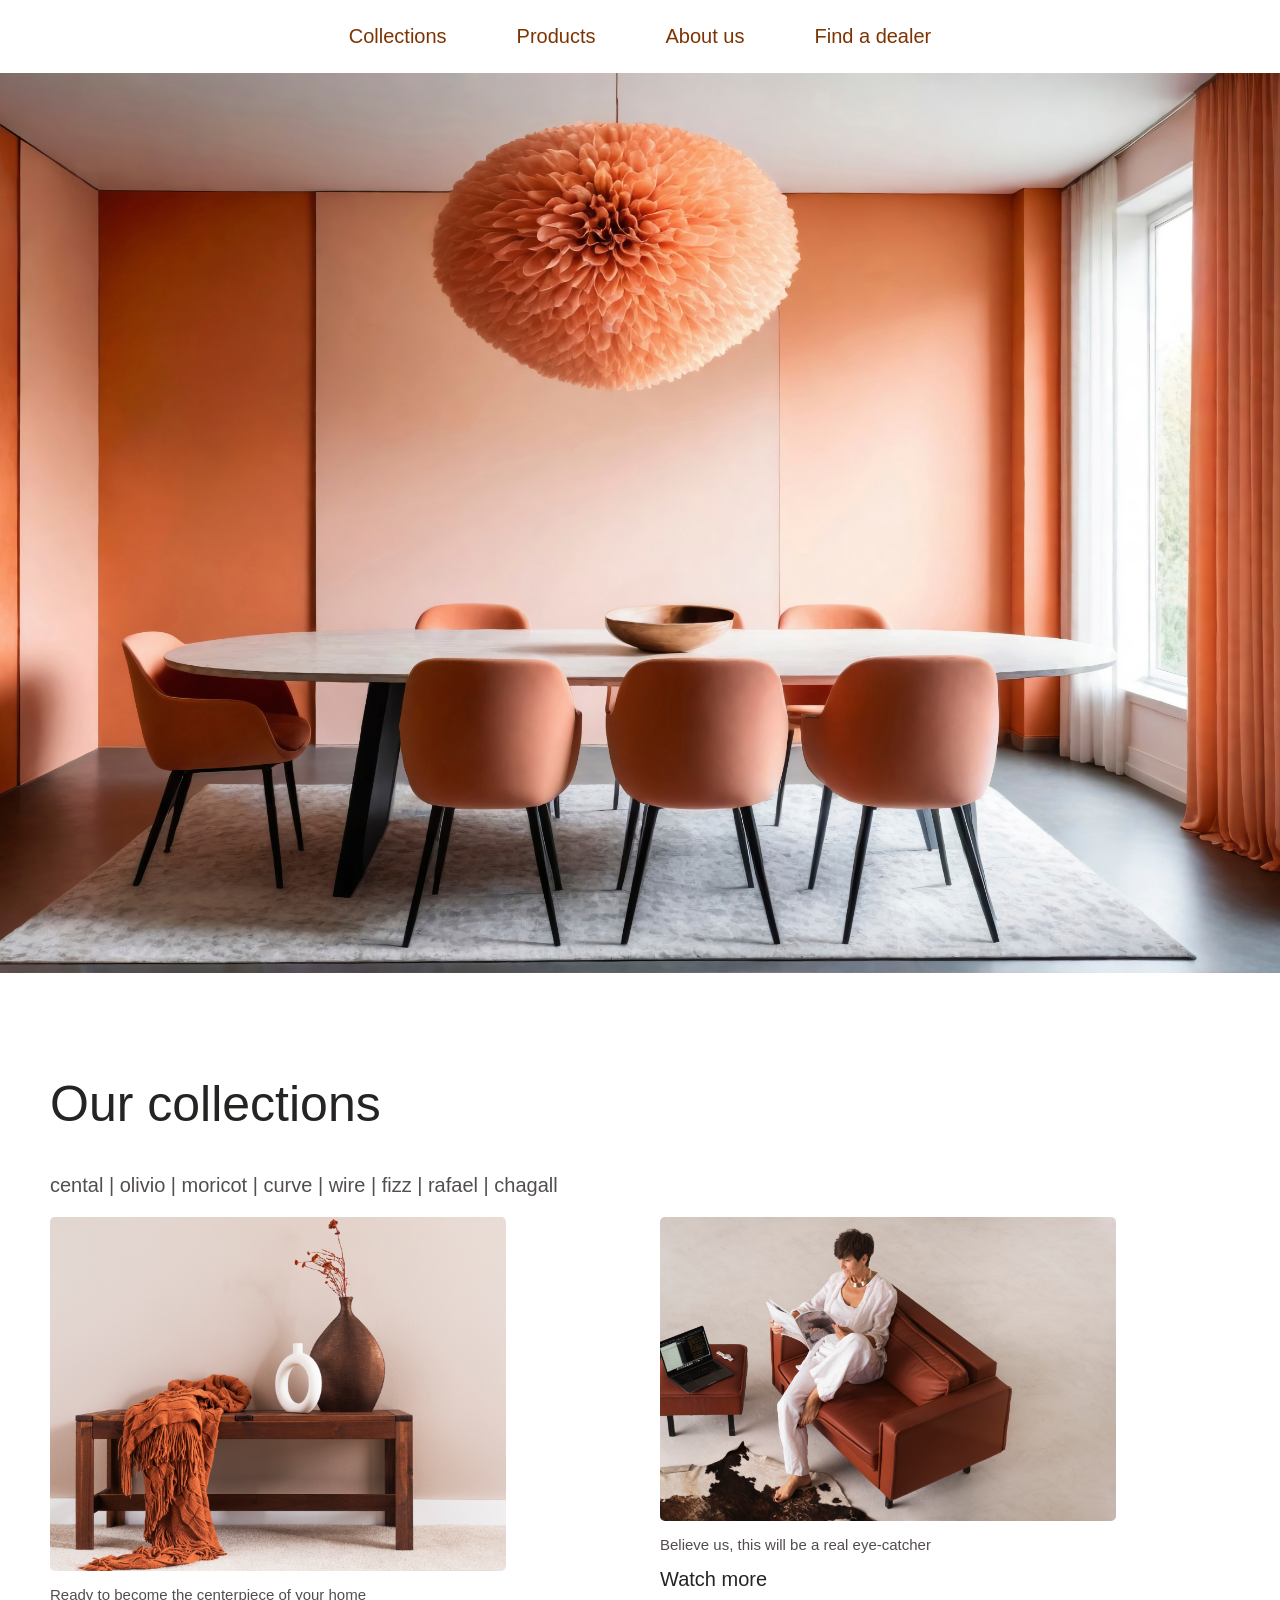
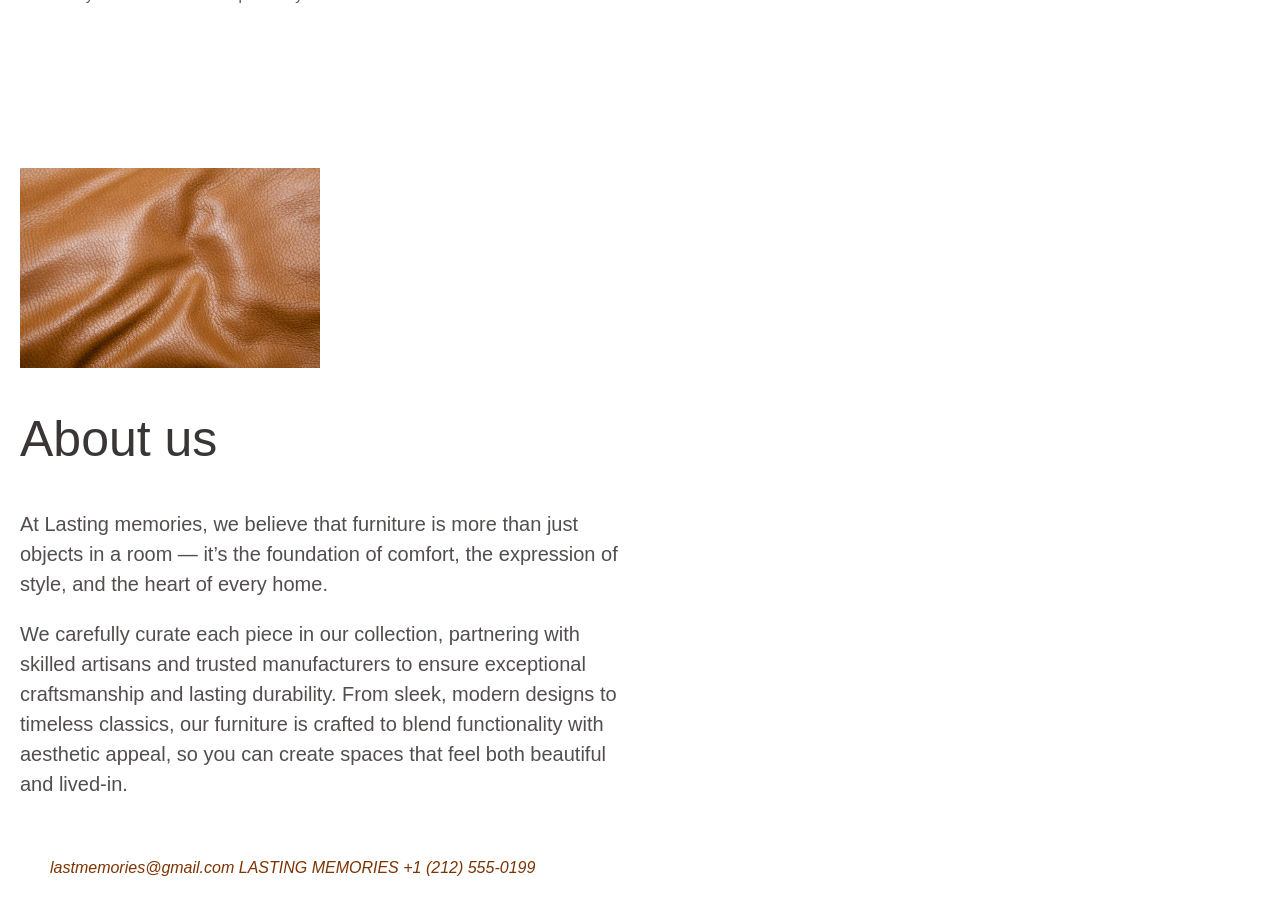
==== site2/index.html @ 07f98a62 "Rename html to index.html" ====
<!DOCTYPE html>
<html lang="ru">
<head>
    <meta charset="UTF-8">
    <meta name="viewport" content="width=device-width, initial-scale=1">
    <title>Lasting Memories</title>
    <meta name="description" content="Lasting Memories">
    <link rel="stylesheet" href="index.css">
</head>
<body>
    <header class="header">
    <nav class="header__nav" aria-label="Меню">
    <ul class="menu">
    <li class="menu__item">
    <a class="menu__link" href="#collections">Collections</a>
    </li>
    <li class="menu__item">
    <a class="menu__link" href="#products">Products</a>
    </li>
    <li class="menu__item">
    <a class="menu__link" href="#about-us">About us</a>
    </li>
    <li class="menu__item">
    <a class="menu__link" href="#find-dealer">Find a dealer</a>
    </li>
    </ul>
    </nav>
    </header>
    <main class="main">
 
    <section class="hero" aria-label="Lasting Memories">
    <img
    class="hero__image"
    src="1.jpg"
    alt="Столовая с мебелью"
    width="1920"
    height="1080"
    fetchpriority="high">
    </section>
    <section id="collections" class="collections">
    <header class="collections__header">
    <h1 class="collections__title">Our collections</h1>
    <p class="collections__text">
    cental | olivio | moricot | curve | wire | fizz | rafael | chagall
    </p>
    </header>
 
    <div id="products" class="products">
    <article class="product-card">
    <img
    class="product-card__image"
    src="2.jpg"
    alt="Предмет мебели из коллекции"
    width="800"
    height="600"
    loading="lazy">
 
    <p class="product-card__text">
    Ready to become the centerpiece of your home
    </p>
    </article>
 
    <article class="product-card">
    <img
    class="product-card__image"
    src="3.jpg"
    alt="Женщина рядом с мебелью"
    width="800"
    height="600"
    loading="lazy">
    <p class="product-card__text">
    Believe us, this will be a real eye-catcher
    </p>
    <a class="button product-card__button" href="#about-us">
    Watch more</a>
    </article>
    </div>
    </section>
 
    <section id="about-us" class="about">
    <div class="about__content">
    <div class="about__image-wrapper">
    <img
    class="about__image"
    src="4.jpg"
    alt="Кожа в интерьере"
    width="800"
    height="700"
    loading="lazy">
    </div>
 
    <div class="about__info">
    <h2 class="about__title">About us</h2>
    <p class="about__text">
    At Lasting memories, we believe that furniture is more than just objects in a room —
    it’s the foundation of comfort, the expression of style, and the heart of every home.
    </p>
    <p class="about__text">
    We carefully curate each piece in our collection, partnering with skilled artisans
    and trusted manufacturers to ensure exceptional craftsmanship and lasting durability.
    From sleek, modern designs to timeless classics, our furniture is crafted to blend
    functionality with aesthetic appeal, so you can create spaces that feel both beautiful
    and lived-in.
    </p>
    </div>
 
    </main>
 
    <footer class="footer">
    <address class="footer__contacts">
    <a class="footer__link" href="mailto:lastmemories@gmail.com">
    lastmemories@gmail.com</a>  
    <span class="footer__logo">
    LASTING MEMORIES</span>
    <a class="footer__link" href="tel:+12125550199">
    +1 (212) 555-0199 </a>
    </address>
    </footer>
</body>
</html>
---- site2/index.css ----
:root {
    --main-color: #262323;
    --text-color: #534d4d;
    --accent-color: #7d3302;
}
* {
    box-sizing: border-box;
}
body {
    margin: 0;
    font-family: Arial, Helvetica, sans-serif;
}
img {
    max-width: 100%;
    height: auto;
    display: block;
}
.menu {
    display: flex;
    justify-content: center;
    gap: 70px;
    margin: 0;
    padding: 25px;
    list-style: none;
}
.menu__link {
    color: var(--accent-color);
    text-decoration: none;
    font-size: 20px;
}
.hero__image {
    width: 100%;
    height: 100vh;
    object-fit: cover;
}
.collections {
    padding: 60px 50px;
}
.collections__title {
    color: var(--main-color);
    font-size: 50px;
    font-weight: 500;
}
.collections__text {
    color: var(--text-color);
    font-size: 20px;
}
.products {
    display: flex;
    gap: 40px;
}
.product-card {
    width: 50%;
}
.product-card__image {
    width: 80%;
    border-radius: 5px;
}
.product-card__text {
    color: var(--text-color);
    font-size: 15px;
}
.button {
    color: var(--main-color);
    font-size: 20px;
    text-decoration: none;
}
.about {
    display: flex;
    align-items: center;
    gap: 40px;
    margin-top: 70px;
}
.about__image,
.about__content {
    width: 50%;
}
.about__image img {
    width: 84%;
    border-radius: 0 5px 5px 0;
}
.about__content {
    padding: 20px;
}
.about__title {
    color: #3a3636;
    font-size: 50px;
    font-weight: 500;
}
.about__text {
    color: var(--text-color);
    font-size: 20px;
    line-height: 1.5;
}
.footer {
    display: flex;
    justify-content: space-between;
    padding: 20px 50px;
    color: var(--accent-color);
}
.footer__link {
    color: var(--accent-color);
    text-decoration: none;
}
@media (max-width: 700px) {
    .menu {
        gap: 20px;
        flex-wrap: wrap;
    }
    .products,
    .about {
        flex-direction: column;
    }
    .product-card,
    .about__image,
    .about__content {
        width: 100%;
    }
    .collections {
        padding: 40px 20px;
    }
    .collections__title,
    .about__title {
        font-size: 36px;
    }
    .footer {
        flex-direction: column;
        gap: 15px;
        text-align: center;
    }
}
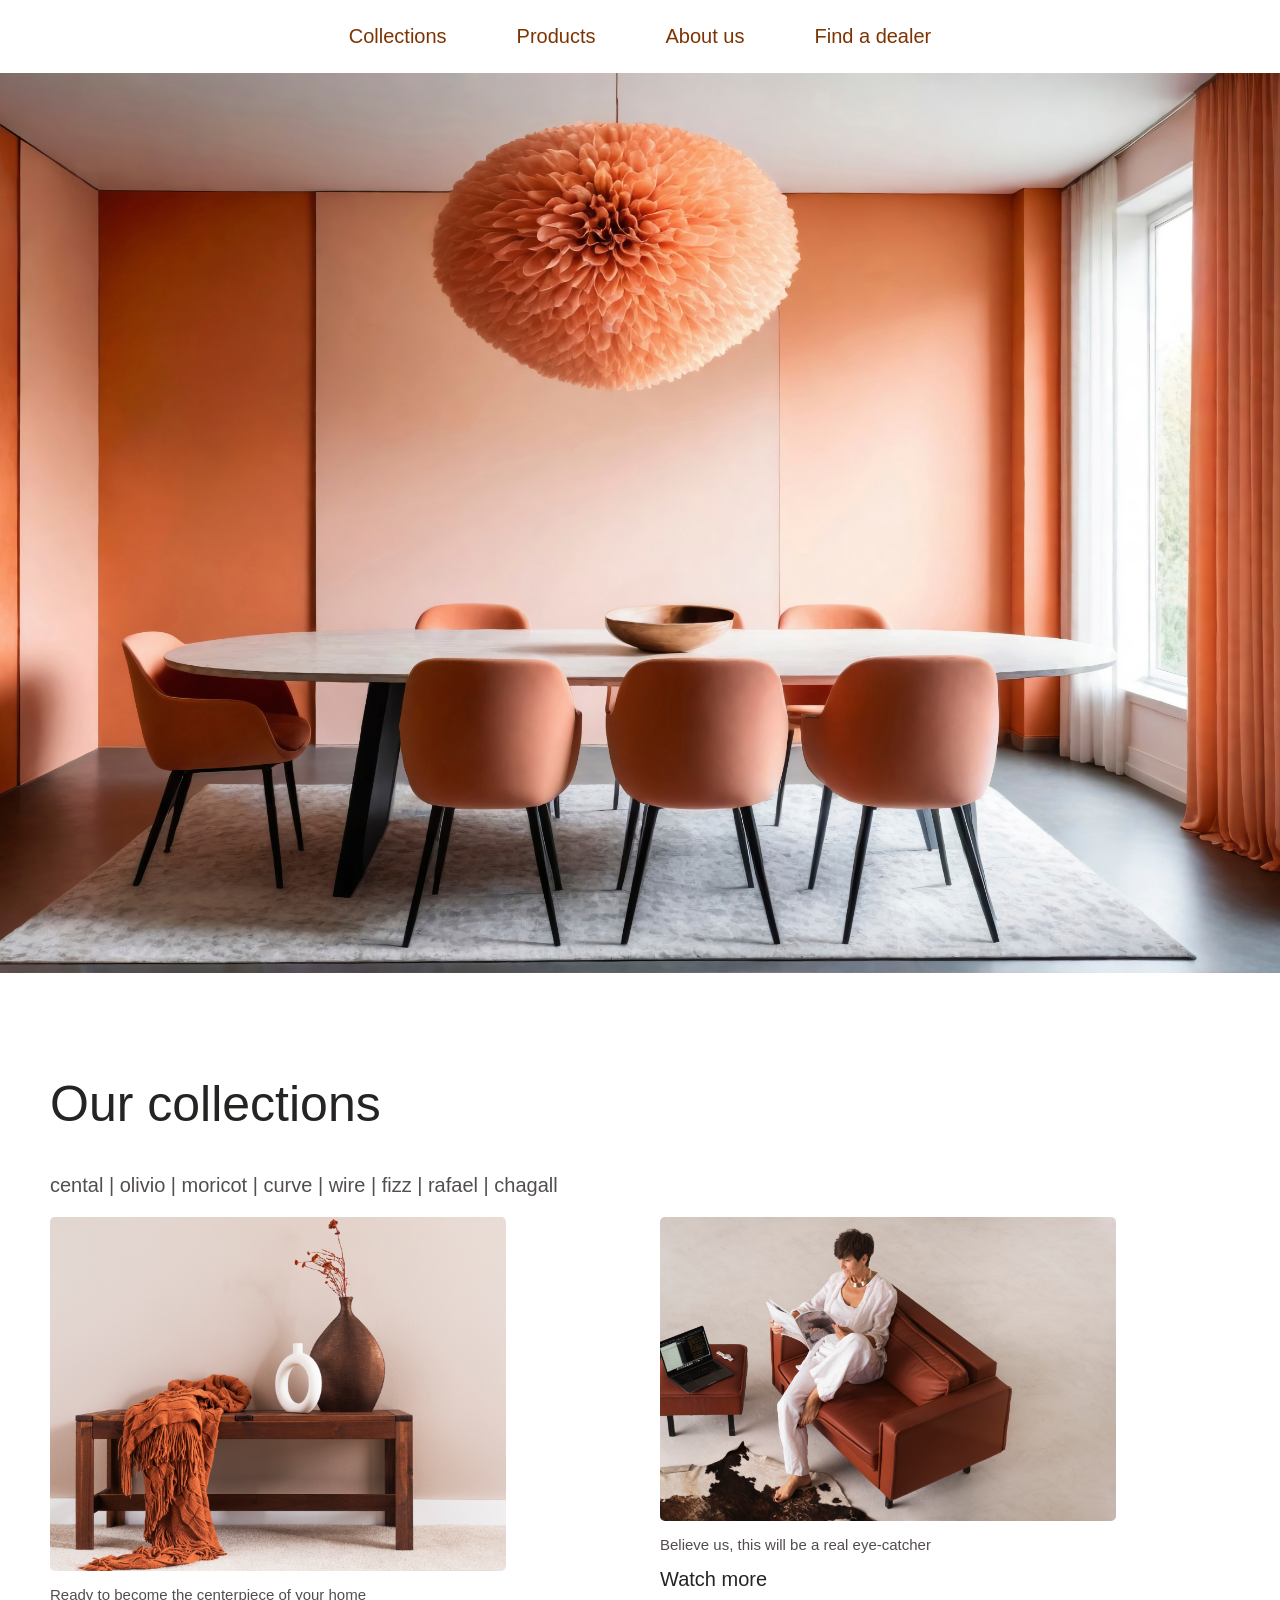
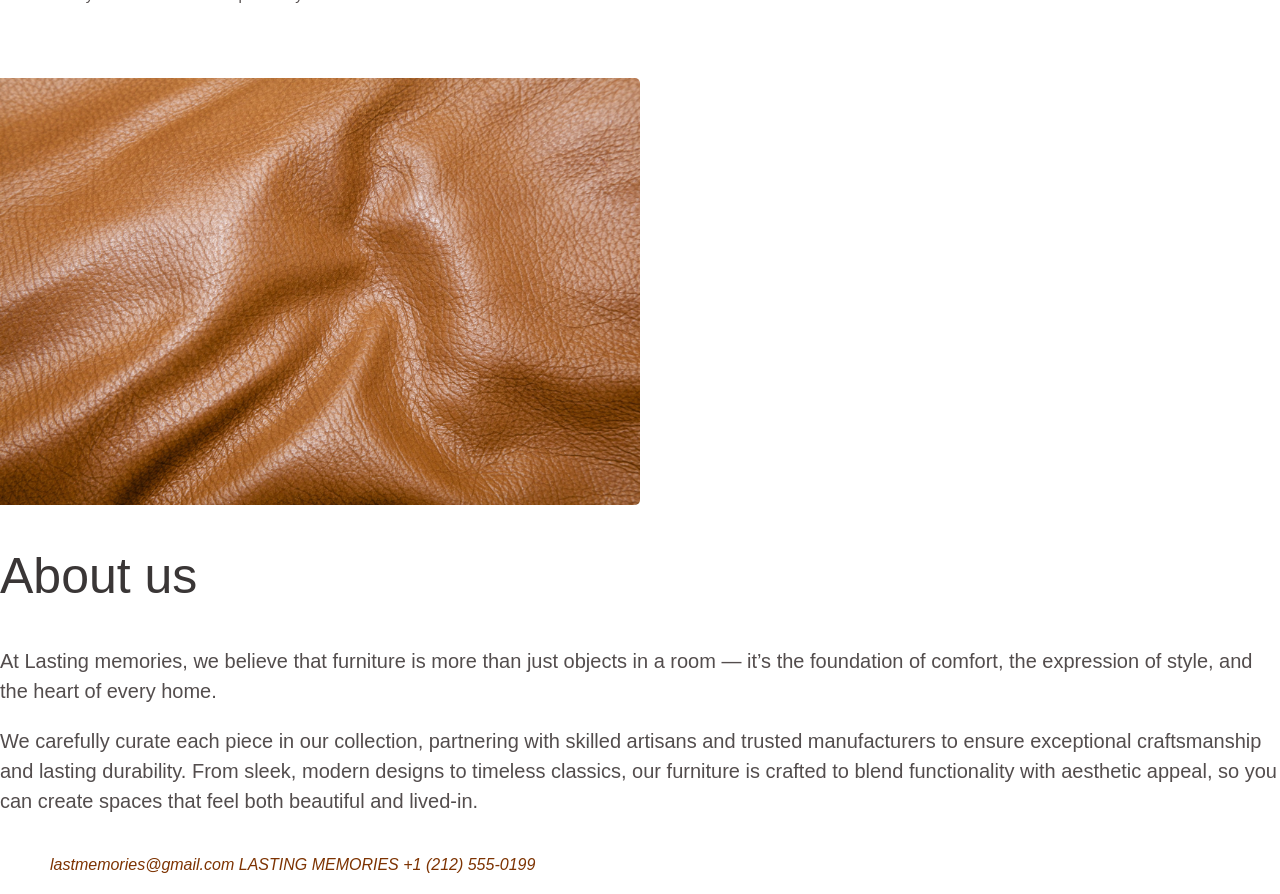
==== commit 54c758db: "Update index.html" ====
--- a/site2/index.html
+++ b/site2/index.html
@@ -79,7 +79,7 @@
  
     <section id="about-us" class="about">
     <div class="about__content">
-    <div class="about__image-wrapper">
+    <div class="about__image">
     <img
     class="about__image"
     src="4.jpg"
--- a/site2/index.css
+++ b/site2/index.css
@@ -67,20 +67,16 @@
 }
 .about {
     display: flex;
-    align-items: center;
-    gap: 40px;
-    margin-top: 70px;
 }
-.about__image,
-.about__content {
+.about__image{
     width: 50%;
 }
 .about__image img {
-    width: 84%;
+    width: 100%;
     border-radius: 0 5px 5px 0;
 }
 .about__content {
-    padding: 20px;
+    widht: 50%;
 }
 .about__title {
     color: #3a3636;
@@ -107,8 +103,7 @@
         gap: 20px;
         flex-wrap: wrap;
     }
-    .products,
-    .about {
+    .products{
         flex-direction: column;
     }
     .product-card,
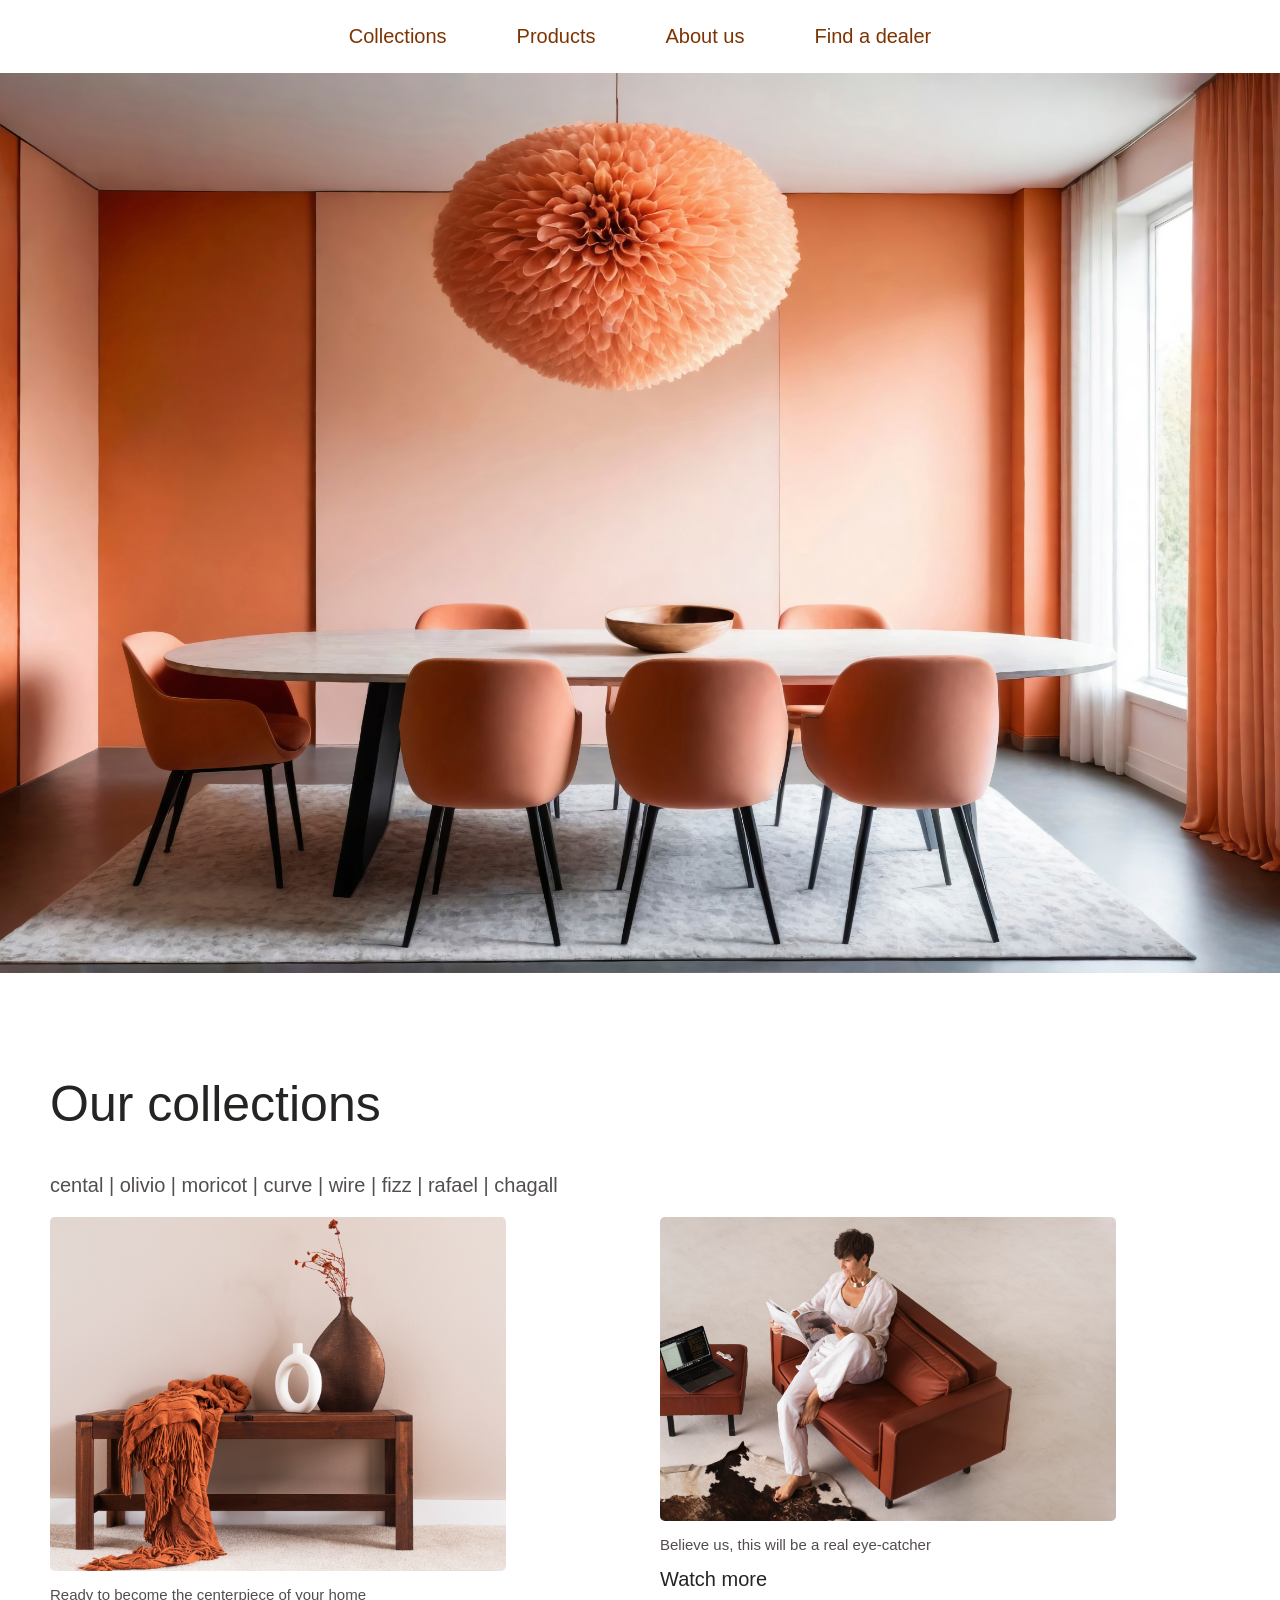
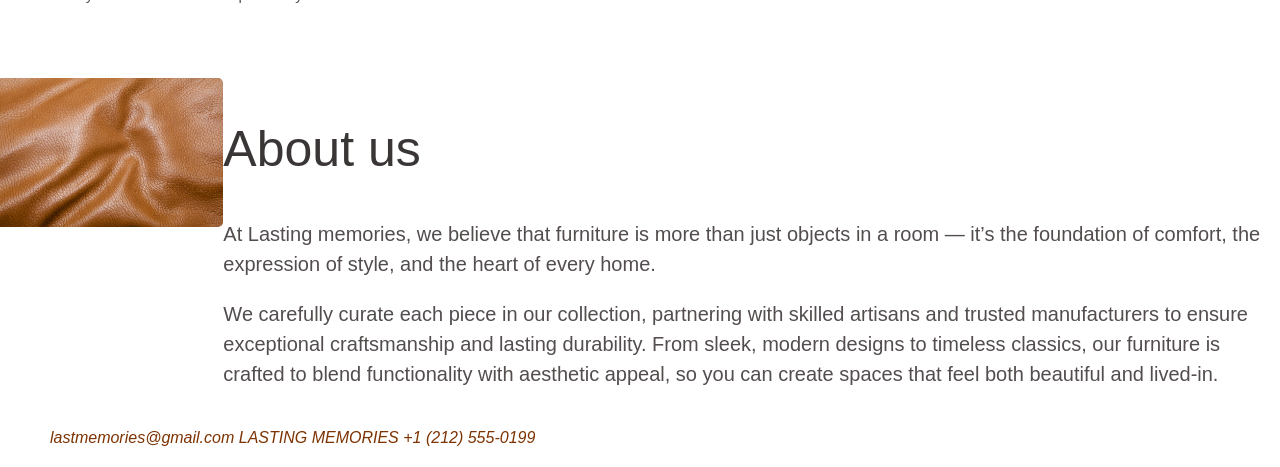
==== commit e29a33c5: "Update index.html" ====
--- a/site2/index.html
+++ b/site2/index.html
@@ -77,34 +77,31 @@
     </div>
     </section>
  
-    <section id="about-us" class="about">
-    <div class="about__content">
-    <div class="about__image">
-    <img
-    class="about__image"
-    src="4.jpg"
-    alt="Кожа в интерьере"
-    width="800"
-    height="700"
-    loading="lazy">
-    </div>
- 
-    <div class="about__info">
-    <h2 class="about__title">About us</h2>
-    <p class="about__text">
-    At Lasting memories, we believe that furniture is more than just objects in a room —
-    it’s the foundation of comfort, the expression of style, and the heart of every home.
-    </p>
-    <p class="about__text">
-    We carefully curate each piece in our collection, partnering with skilled artisans
-    and trusted manufacturers to ensure exceptional craftsmanship and lasting durability.
-    From sleek, modern designs to timeless classics, our furniture is crafted to blend
-    functionality with aesthetic appeal, so you can create spaces that feel both beautiful
-    and lived-in.
-    </p>
-    </div>
- 
-    </main>
+   <section id="about-us" class="about">
+   <div class="about__image">
+   <img
+   src="4.jpg"
+   alt="Кожа в интерьере"
+   width="800"
+   height="700"
+   loading="lazy">
+   </div>
+   <div class="about__info">
+   <h2 class="about__title">About us</h2>
+   <p class="about__text">
+   At Lasting memories, we believe that furniture is more than just objects in a room —
+   it’s the foundation of comfort, the expression of style, and the heart of every home.
+   </p>
+   <p class="about__text">
+   We carefully curate each piece in our collection, partnering with skilled artisans
+   and trusted manufacturers to ensure exceptional craftsmanship and lasting durability.
+   From sleek, modern designs to timeless classics, our furniture is crafted to blend
+   functionality with aesthetic appeal, so you can create spaces that feel both beautiful
+   and lived-in.
+   </p>
+   </div>
+   </section>
+</main>
  
     <footer class="footer">
     <address class="footer__contacts">
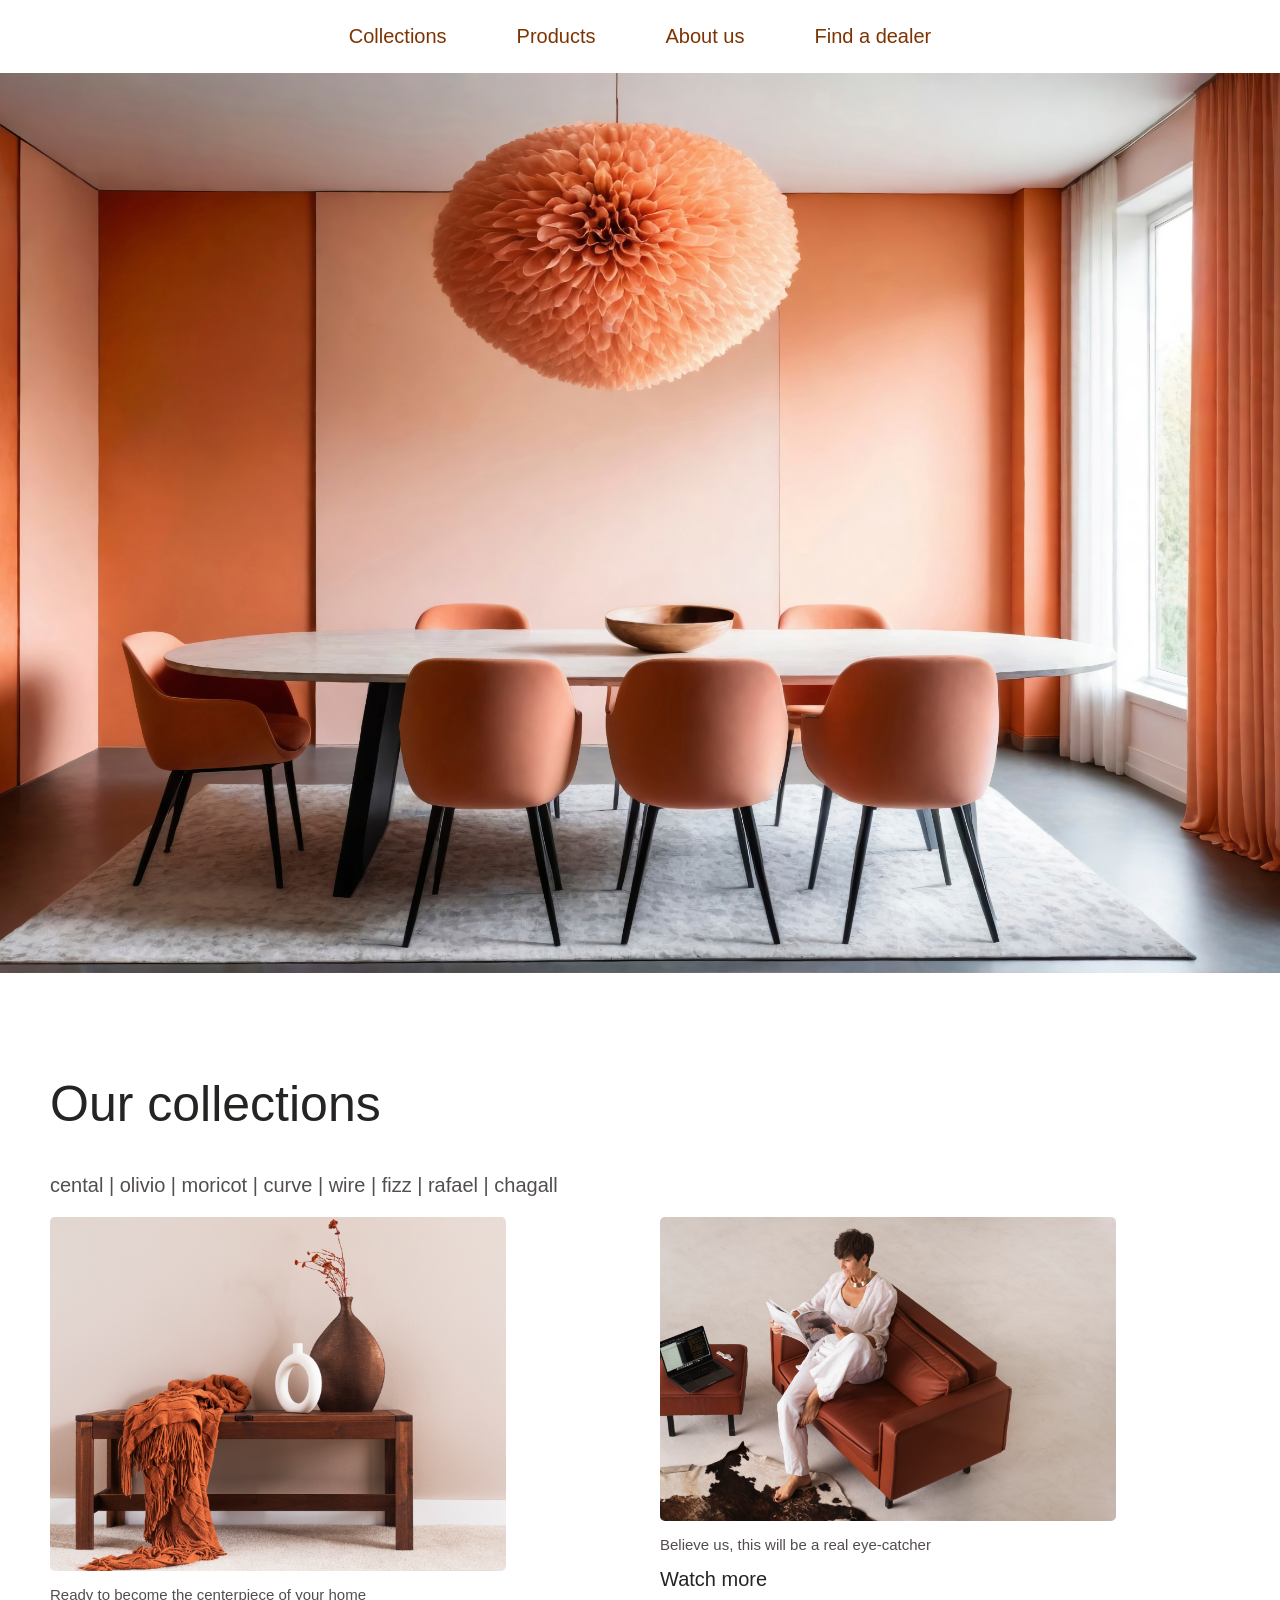
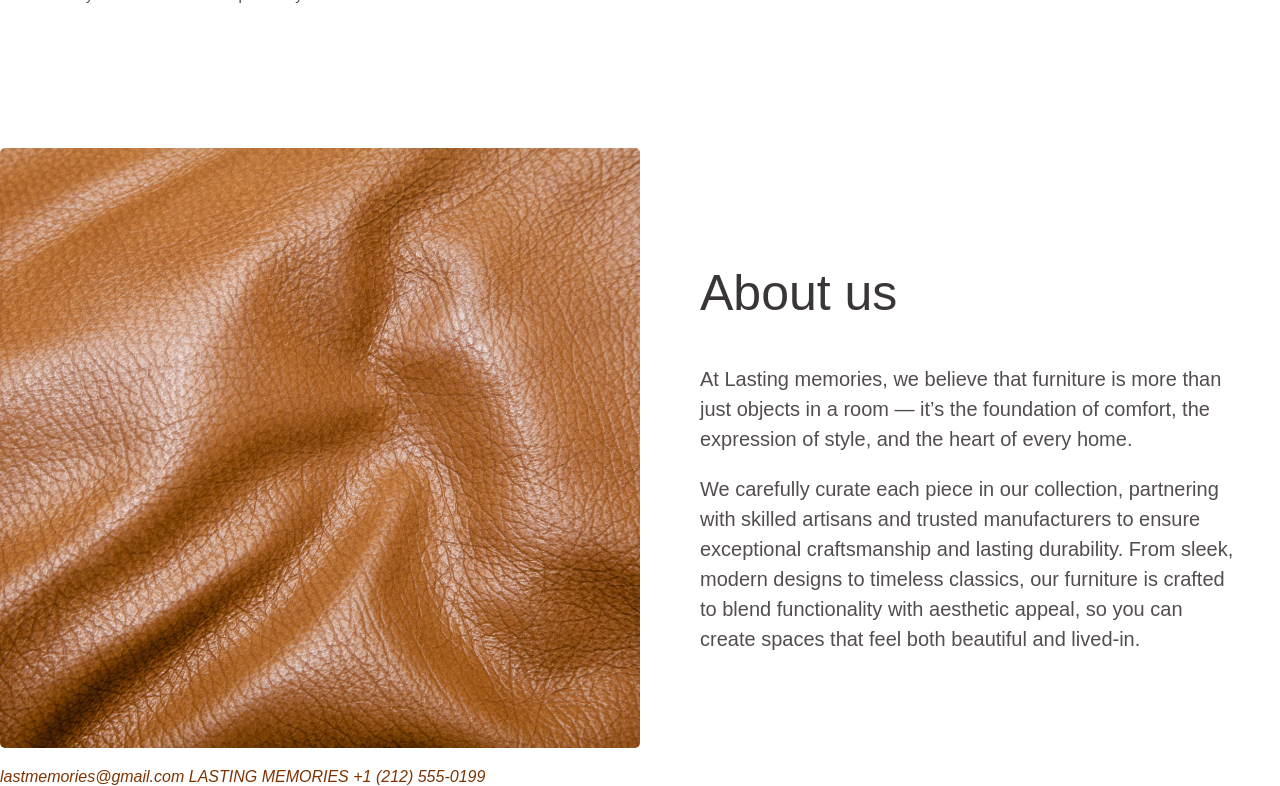
==== commit edcfe46f: "Update index.html" ====
--- a/site2/index.html
+++ b/site2/index.html
@@ -105,11 +105,11 @@
  
     <footer class="footer">
     <address class="footer__contacts">
-    <a class="footer__link" href="mailto:lastmemories@gmail.com">
+    <a class="footer__link" href="lastmemories@gmail.com">
     lastmemories@gmail.com</a>  
     <span class="footer__logo">
     LASTING MEMORIES</span>
-    <a class="footer__link" href="tel:+12125550199">
+    <a class="footer__link" href="+12125550199">
     +1 (212) 555-0199 </a>
     </address>
     </footer>
--- a/site2/index.css
+++ b/site2/index.css
@@ -67,37 +67,47 @@
 }
 .about {
     display: flex;
+    align-items: center;
+    width: 100%;
+    margin-top: 70px;
 }
-.about__image{
+.about__image {
     width: 50%;
 }
 .about__image img {
     width: 100%;
-    border-radius: 0 5px 5px 0;
+    height: 600px;
+    object-fit: cover;
+    border-radius: 5px;
 }
-.about__content {
-    widht: 50%;
+.about__info {
+    width: 50%;
+    padding: 40px;
 }
 .about__title {
     color: #3a3636;
     font-size: 50px;
     font-weight: 500;
+    padding-left: 20px;
 }
 .about__text {
     color: var(--text-color);
     font-size: 20px;
     line-height: 1.5;
+    padding-left: 20px;
 }
 .footer {
     display: flex;
     justify-content: space-between;
-    padding: 20px 50px;
     color: var(--accent-color);
+    margin-top: 20px;
+    text-align: center;
 }
 .footer__link {
     color: var(--accent-color);
     text-decoration: none;
 }
+
 @media (max-width: 700px) {
     .menu {
         gap: 20px;
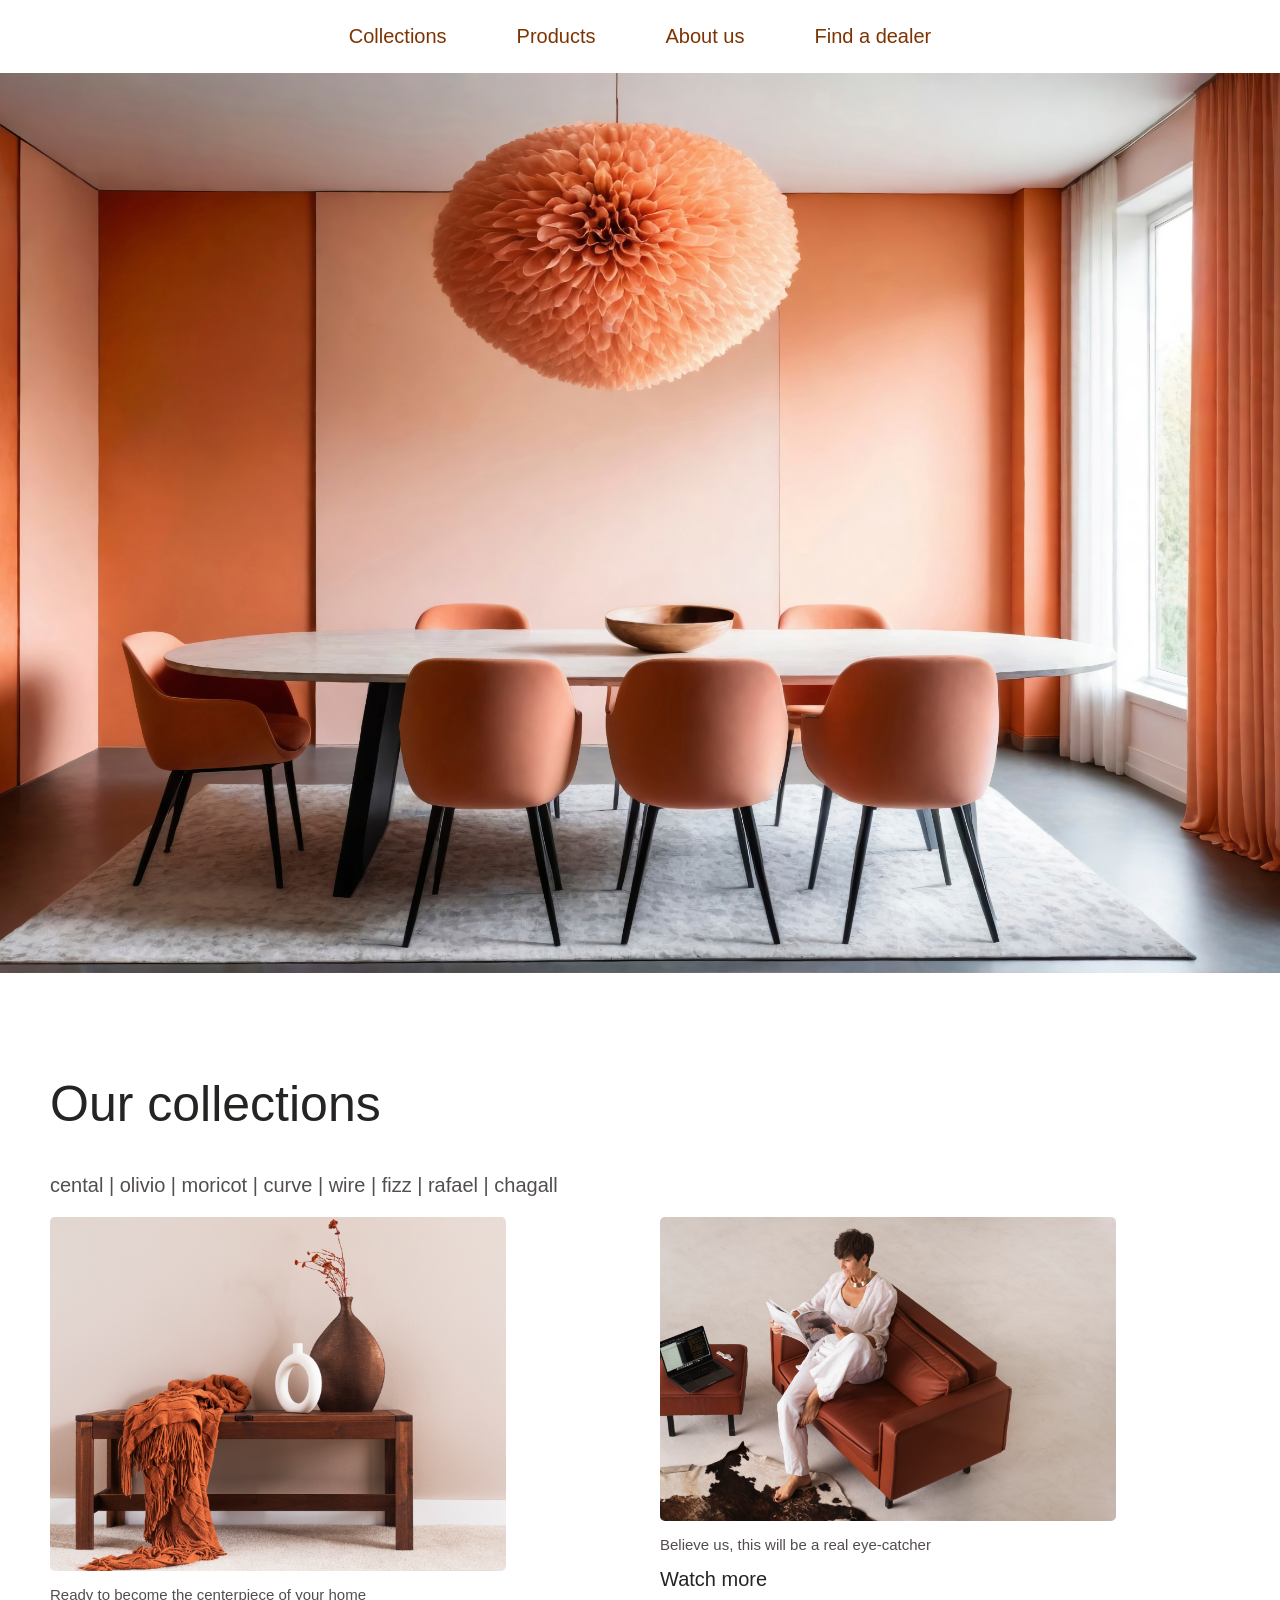
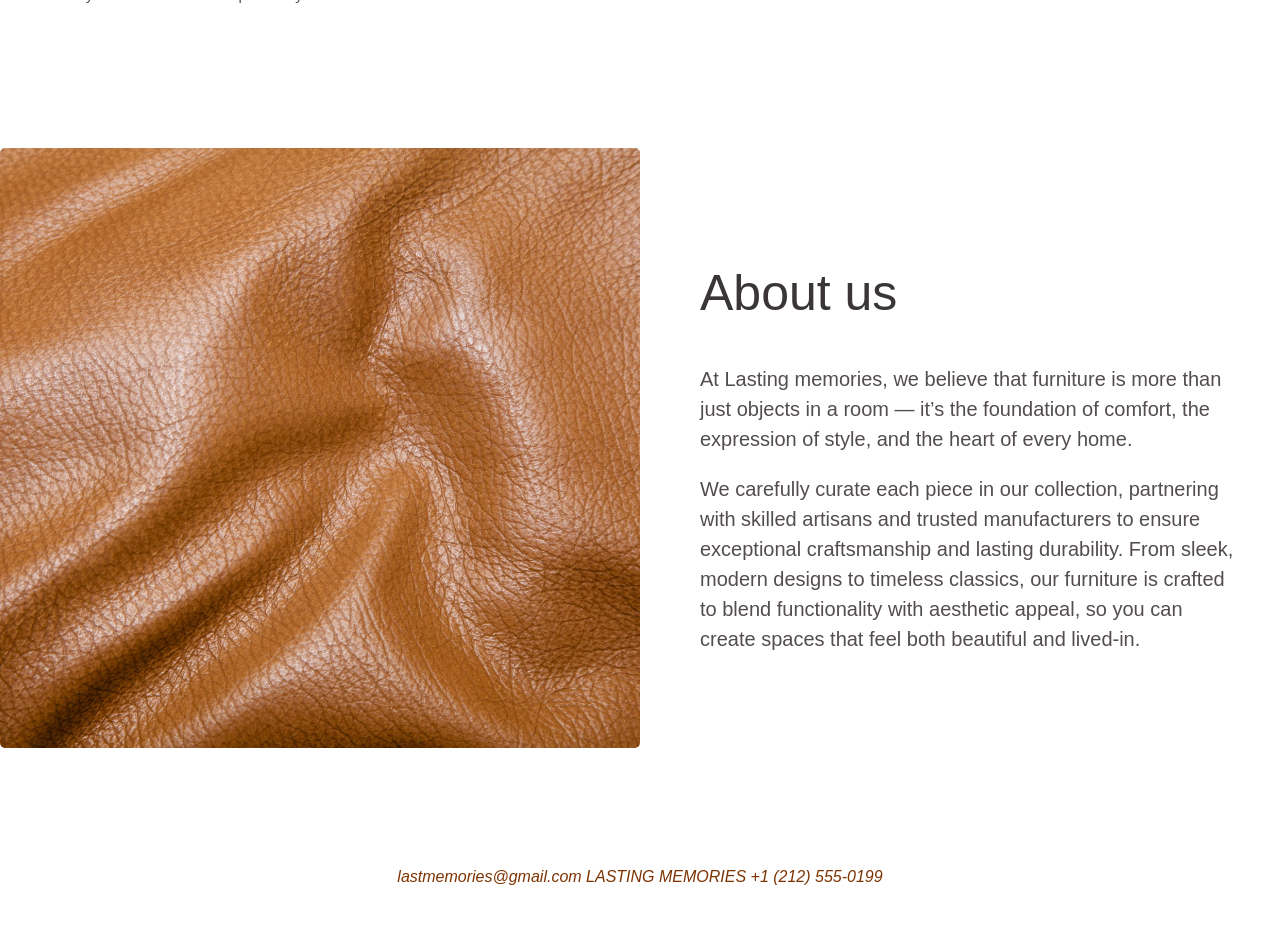
==== commit b4b7f7d3: "Update index.html" ====
--- a/site2/index.html
+++ b/site2/index.html
@@ -50,7 +50,7 @@
     <img
     class="product-card__image"
     src="2.jpg"
-    alt="Предмет мебели из коллекции"
+    alt="Предмет мебели"
     width="800"
     height="600"
     loading="lazy">
--- a/site2/index.css
+++ b/site2/index.css
@@ -98,10 +98,12 @@
 }
 .footer {
     display: flex;
-    justify-content: space-between;
+    justify-content: center;
     color: var(--accent-color);
-    margin-top: 20px;
-    text-align: center;
+    gap: 50px;
+    margin-top: 70px;
+    padding: 50px;
+    align-items: center;
 }
 .footer__link {
     color: var(--accent-color);
@@ -126,7 +128,7 @@
     }
     .collections__title,
     .about__title {
-        font-size: 36px;
+    font-size: 36px;
     }
     .footer {
         flex-direction: column;
